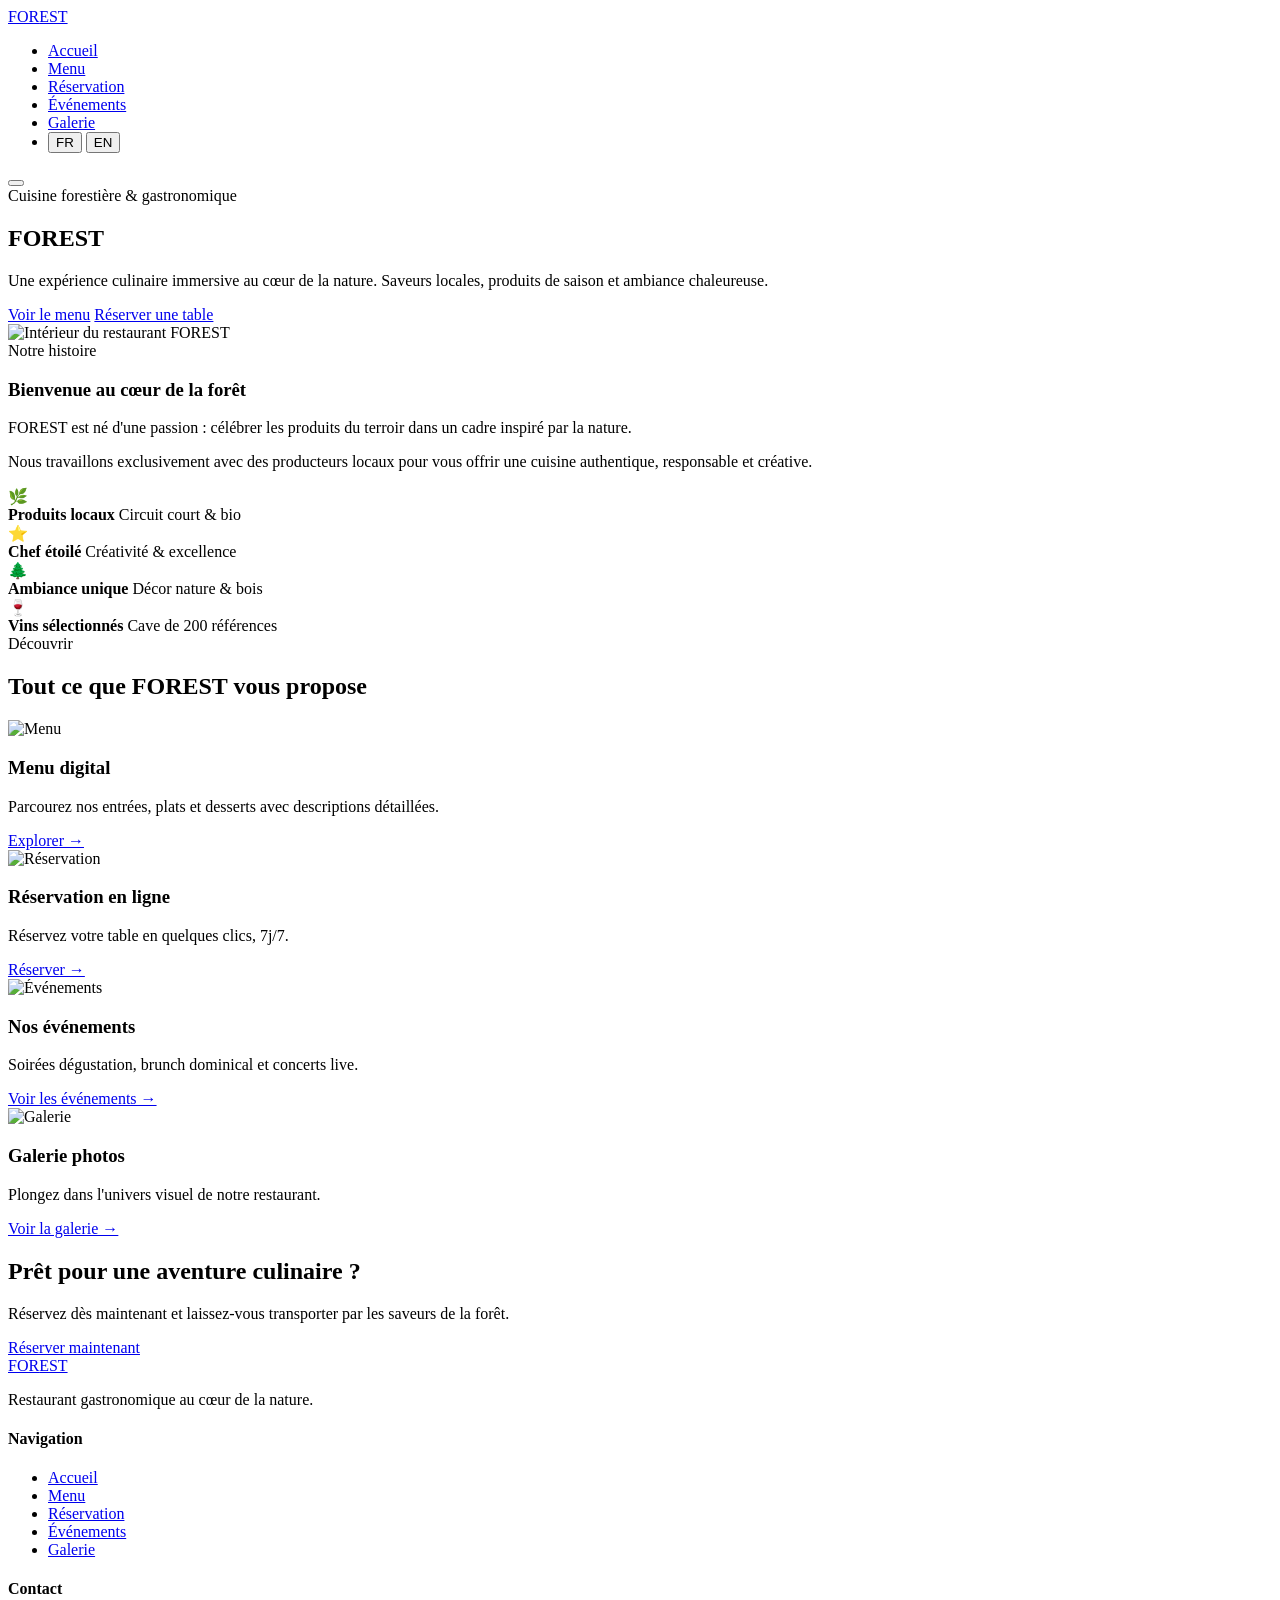
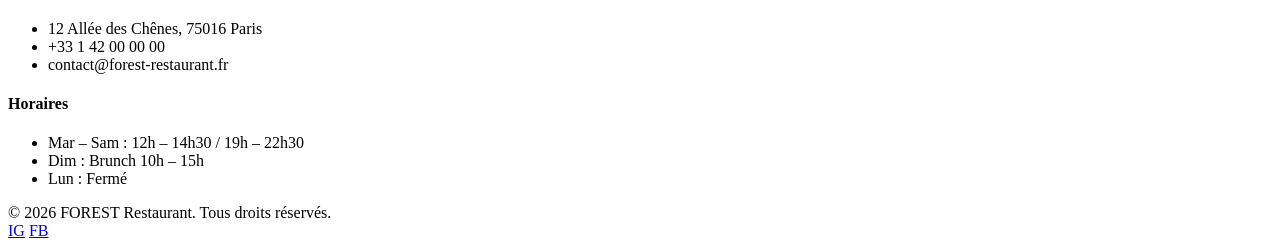
==== index.html @ 57b62514 "Add files via upload" ====
<!DOCTYPE html>
<html lang="fr">
<head>
  <meta charset="UTF-8">
  <meta name="viewport" content="width=device-width, initial-scale=1.0">
  <title>FOREST — Restaurant Gastronomique</title>
  <meta name="description" content="FOREST — Restaurant gastronomique au cœur de la nature. Menu digital, réservation en ligne, événements et galerie.">
  <link rel="stylesheet" href="css/style.css">
</head>
<body data-page="home">

  <!-- Header -->
  <header class="header">
    <nav class="nav">
      <a href="index.html" class="logo">FOR<span>EST</span></a>
      <ul class="nav-links">
        <li><a href="index.html" data-page="home" data-i18n="nav.home">Accueil</a></li>
        <li><a href="menu.html" data-page="menu" data-i18n="nav.menu">Menu</a></li>
        <li><a href="reservation.html" data-page="reservation" data-i18n="nav.reservation">Réservation</a></li>
        <li><a href="events.html" data-page="events" data-i18n="nav.events">Événements</a></li>
        <li><a href="gallery.html" data-page="gallery" data-i18n="nav.gallery">Galerie</a></li>
        <li>
          <div class="lang-switch">
            <button class="lang-btn active" data-lang="fr">FR</button>
            <button class="lang-btn" data-lang="en">EN</button>
          </div>
        </li>
      </ul>
      <button class="menu-toggle" aria-label="Menu">
        <span></span><span></span><span></span>
      </button>
    </nav>
  </header>

  <!-- Hero -->
  <section class="hero">
    <div class="hero-content">
      <span class="hero-badge" data-i18n="hero.badge">Cuisine forestière & gastronomique</span>
      <h1><span data-i18n="hero.title">FOR</span><span data-i18n="hero.titleAccent">EST</span></h1>
      <p data-i18n="hero.subtitle">Une expérience culinaire immersive au cœur de la nature. Saveurs locales, produits de saison et ambiance chaleureuse.</p>
      <div class="hero-buttons">
        <a href="menu.html" class="btn btn-primary" data-i18n="hero.btnMenu">Voir le menu</a>
        <a href="reservation.html" class="btn btn-outline" data-i18n="hero.btnReserve">Réserver une table</a>
      </div>
    </div>
  </section>

  <!-- About -->
  <section class="about">
    <div class="container">
      <div class="about-grid">
        <img
          class="about-image"
          src="https://images.unsplash.com/photo-1559339352-11d035aa65de?w=800&q=80"
          alt="Intérieur du restaurant FOREST"
        >
        <div class="about-text">
          <span class="section-label" data-i18n="about.label">Notre histoire</span>
          <h3 data-i18n="about.title">Bienvenue au cœur de la forêt</h3>
          <p data-i18n="about.text1">FOREST est né d'une passion : célébrer les produits du terroir dans un cadre inspiré par la nature.</p>
          <p data-i18n="about.text2">Nous travaillons exclusivement avec des producteurs locaux pour vous offrir une cuisine authentique, responsable et créative.</p>
          <div class="about-features">
            <div class="feature-item">
              <div class="feature-icon">🌿</div>
              <div>
                <strong data-i18n="about.feature1Title">Produits locaux</strong>
                <span data-i18n="about.feature1Desc">Circuit court & bio</span>
              </div>
            </div>
            <div class="feature-item">
              <div class="feature-icon">⭐</div>
              <div>
                <strong data-i18n="about.feature2Title">Chef étoilé</strong>
                <span data-i18n="about.feature2Desc">Créativité & excellence</span>
              </div>
            </div>
            <div class="feature-item">
              <div class="feature-icon">🌲</div>
              <div>
                <strong data-i18n="about.feature3Title">Ambiance unique</strong>
                <span data-i18n="about.feature3Desc">Décor nature & bois</span>
              </div>
            </div>
            <div class="feature-item">
              <div class="feature-icon">🍷</div>
              <div>
                <strong data-i18n="about.feature4Title">Vins sélectionnés</strong>
                <span data-i18n="about.feature4Desc">Cave de 200 références</span>
              </div>
            </div>
          </div>
        </div>
      </div>
    </div>
  </section>

  <!-- Quick Links -->
  <section class="quick-links">
    <div class="container">
      <div class="section-header">
        <span class="section-label" data-i18n="quick.label">Découvrir</span>
        <h2 data-i18n="quick.title">Tout ce que FOREST vous propose</h2>
      </div>
      <div class="cards-grid">
        <article class="card">
          <img class="card-image" src="https://images.unsplash.com/photo-1504674900247-0877df9cc836?w=600&q=80" alt="Menu">
          <div class="card-body">
            <h3 data-i18n="quick.menuTitle">Menu digital</h3>
            <p data-i18n="quick.menuDesc">Parcourez nos entrées, plats et desserts avec descriptions détaillées.</p>
            <a href="menu.html" class="card-link" data-i18n="quick.menuLink">Explorer →</a>
          </div>
        </article>
        <article class="card">
          <img class="card-image" src="https://images.unsplash.com/photo-1517248135467-4c7edcad34c4?w=600&q=80" alt="Réservation">
          <div class="card-body">
            <h3 data-i18n="quick.reserveTitle">Réservation en ligne</h3>
            <p data-i18n="quick.reserveDesc">Réservez votre table en quelques clics, 7j/7.</p>
            <a href="reservation.html" class="card-link" data-i18n="quick.reserveLink">Réserver →</a>
          </div>
        </article>
        <article class="card">
          <img class="card-image" src="https://images.unsplash.com/photo-1492684223066-81342ee5ff30?w=600&q=80" alt="Événements">
          <div class="card-body">
            <h3 data-i18n="quick.eventsTitle">Nos événements</h3>
            <p data-i18n="quick.eventsDesc">Soirées dégustation, brunch dominical et concerts live.</p>
            <a href="events.html" class="card-link" data-i18n="quick.eventsLink">Voir les événements →</a>
          </div>
        </article>
        <article class="card">
          <img class="card-image" src="https://images.unsplash.com/photo-1414235077428-338989a2e8c0?w=600&q=80" alt="Galerie">
          <div class="card-body">
            <h3 data-i18n="quick.galleryTitle">Galerie photos</h3>
            <p data-i18n="quick.galleryDesc">Plongez dans l'univers visuel de notre restaurant.</p>
            <a href="gallery.html" class="card-link" data-i18n="quick.galleryLink">Voir la galerie →</a>
          </div>
        </article>
      </div>
    </div>
  </section>

  <!-- CTA -->
  <section class="cta-banner">
    <div class="container">
      <h2 data-i18n="cta.title">Prêt pour une aventure culinaire ?</h2>
      <p data-i18n="cta.subtitle">Réservez dès maintenant et laissez-vous transporter par les saveurs de la forêt.</p>
      <a href="reservation.html" class="btn btn-primary" data-i18n="cta.btn">Réserver maintenant</a>
    </div>
  </section>

  <!-- Footer -->
  <footer class="footer">
    <div class="container">
      <div class="footer-grid">
        <div class="footer-brand">
          <a href="index.html" class="logo">FOR<span>EST</span></a>
          <p data-i18n="footer.desc">Restaurant gastronomique au cœur de la nature.</p>
        </div>
        <div class="footer-col">
          <h4 data-i18n="footer.navTitle">Navigation</h4>
          <ul>
            <li><a href="index.html" data-i18n="nav.home">Accueil</a></li>
            <li><a href="menu.html" data-i18n="nav.menu">Menu</a></li>
            <li><a href="reservation.html" data-i18n="nav.reservation">Réservation</a></li>
            <li><a href="events.html" data-i18n="nav.events">Événements</a></li>
            <li><a href="gallery.html" data-i18n="nav.gallery">Galerie</a></li>
          </ul>
        </div>
        <div class="footer-col">
          <h4 data-i18n="footer.contactTitle">Contact</h4>
          <ul>
            <li data-i18n="footer.address">12 Allée des Chênes, 75016 Paris</li>
            <li data-i18n="footer.phone">+33 1 42 00 00 00</li>
            <li data-i18n="footer.email">contact@forest-restaurant.fr</li>
          </ul>
        </div>
        <div class="footer-col">
          <h4 data-i18n="footer.hoursTitle">Horaires</h4>
          <ul>
            <li data-i18n="footer.hours1">Mar – Sam : 12h – 14h30 / 19h – 22h30</li>
            <li data-i18n="footer.hours2">Dim : Brunch 10h – 15h</li>
            <li data-i18n="footer.hours3">Lun : Fermé</li>
          </ul>
        </div>
      </div>
      <div class="footer-bottom">
        <span data-i18n="footer.rights">© 2026 FOREST Restaurant. Tous droits réservés.</span>
        <div class="social-links">
          <a href="#" aria-label="Instagram">IG</a>
          <a href="#" aria-label="Facebook">FB</a>
        </div>
      </div>
    </div>
  </footer>

  <script src="js/translations.js"></script>
  <script src="js/main.js"></script>
</body>
</html>
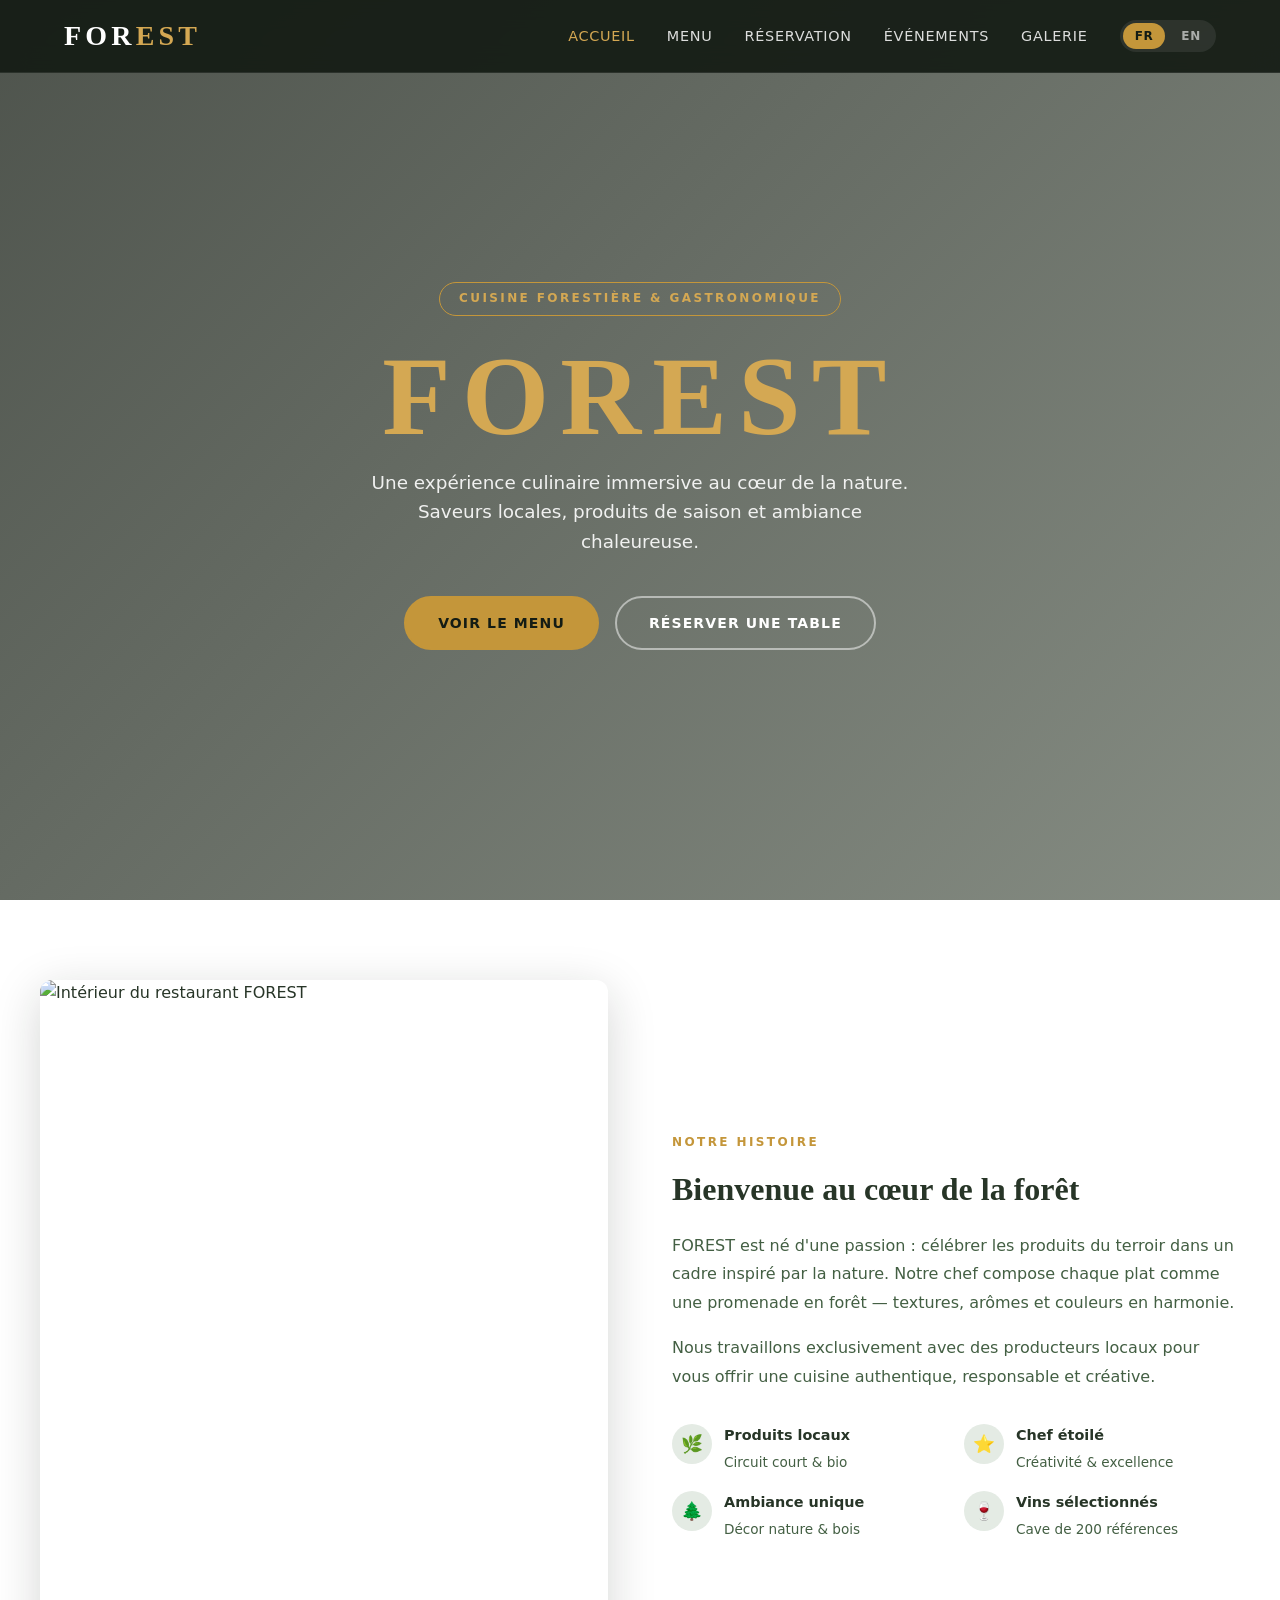
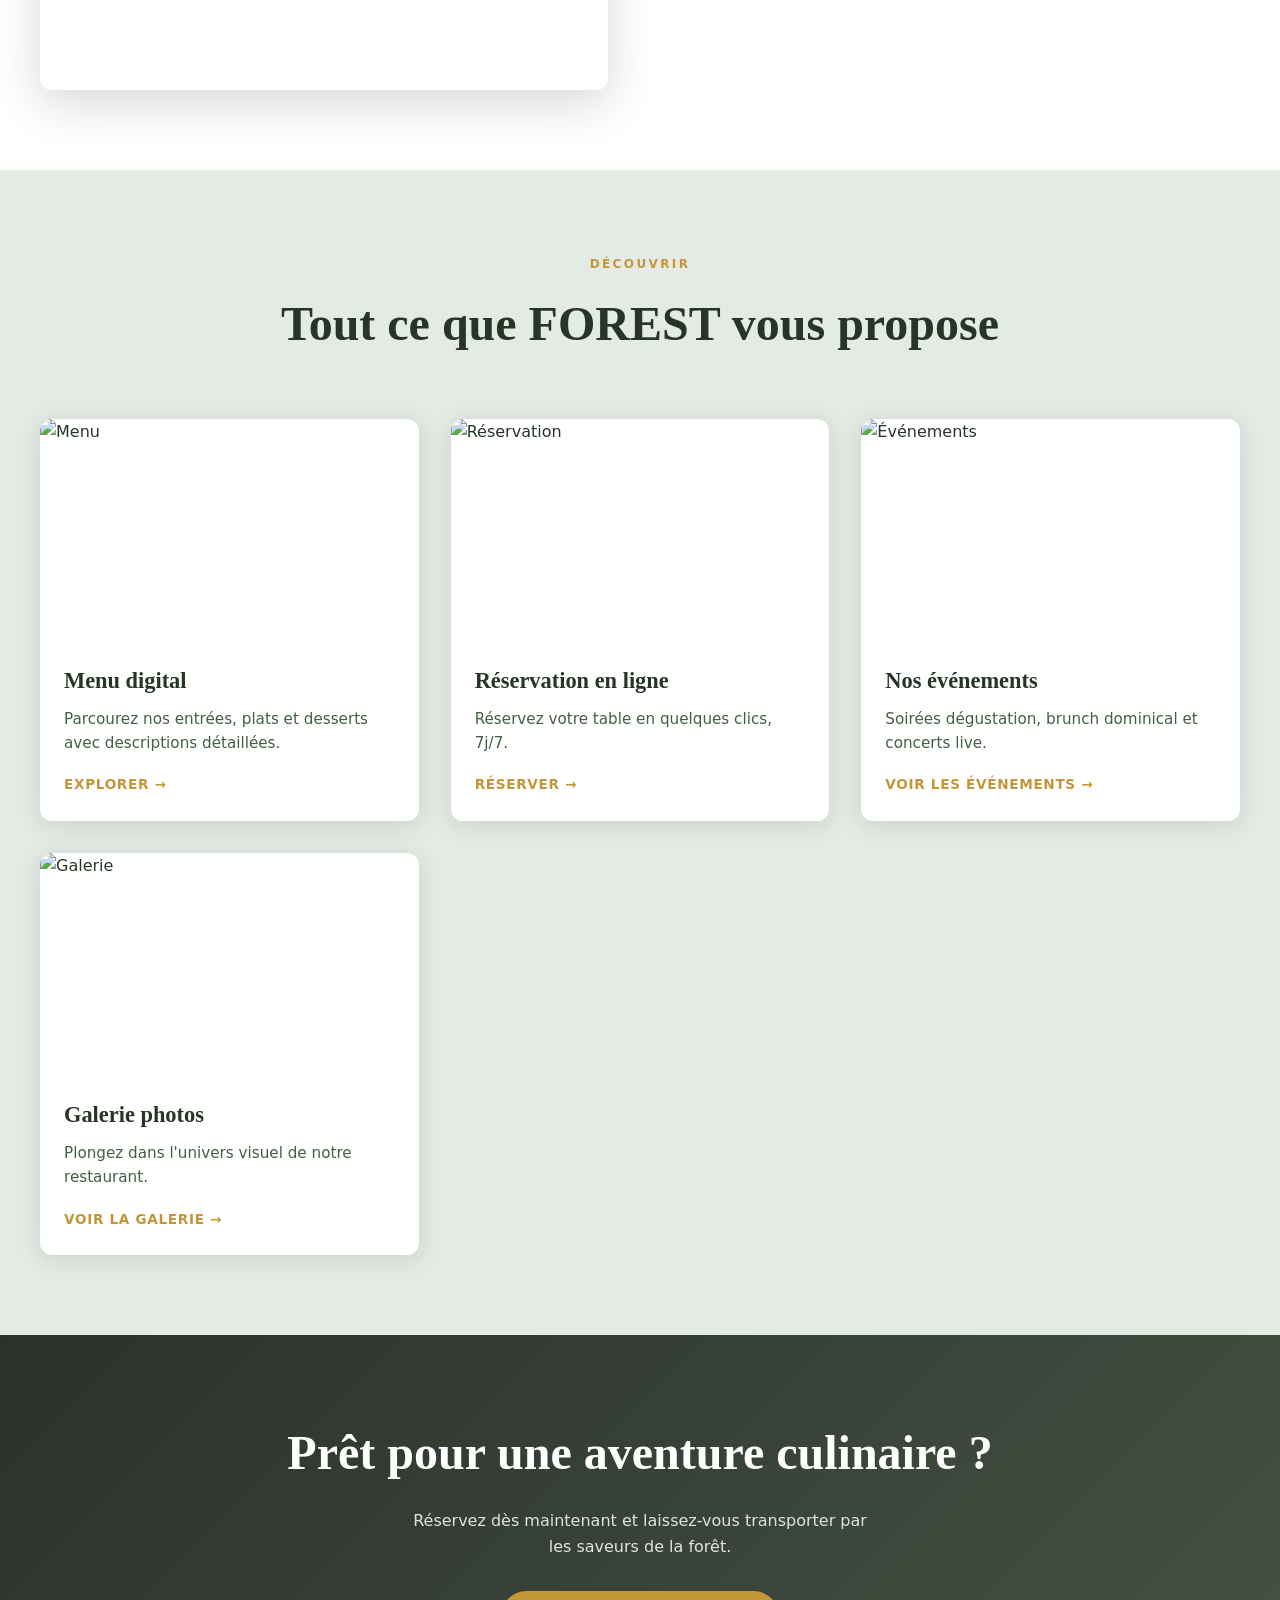
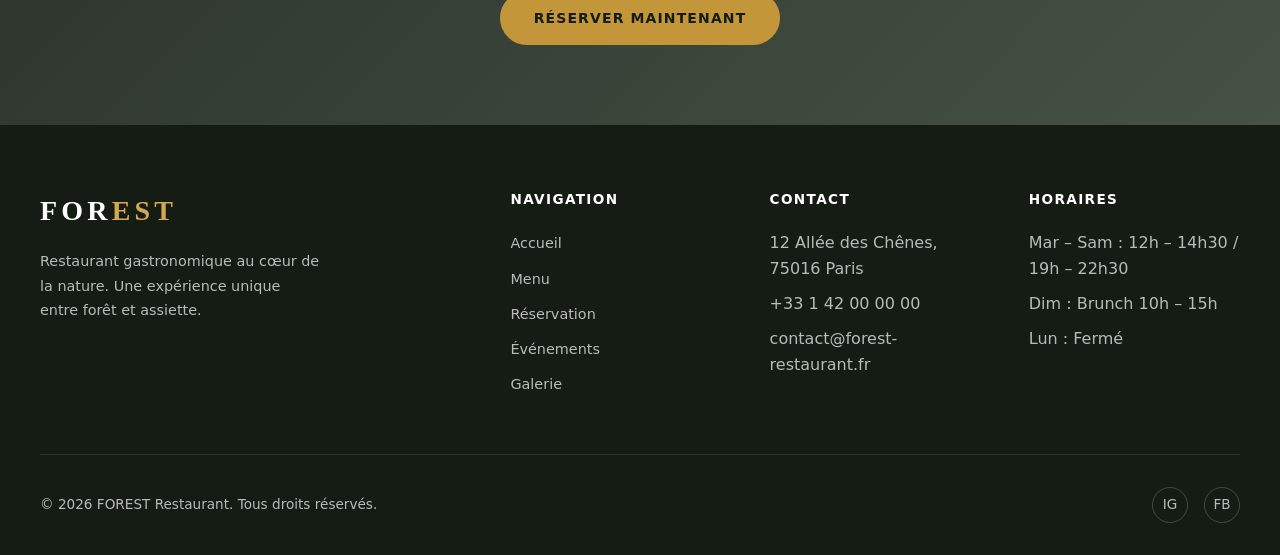
==== commit 702362f1: "index.html" ====
--- a/index.html
+++ b/index.html
@@ -5,7 +5,7 @@
   <meta name="viewport" content="width=device-width, initial-scale=1.0">
   <title>FOREST — Restaurant Gastronomique</title>
   <meta name="description" content="FOREST — Restaurant gastronomique au cœur de la nature. Menu digital, réservation en ligne, événements et galerie.">
-  <link rel="stylesheet" href="css/style.css">
+  <link rel="stylesheet" href="style.css">
 </head>
 <body data-page="home">
 
@@ -192,7 +192,7 @@
     </div>
   </footer>
 
-  <script src="js/translations.js"></script>
-  <script src="js/main.js"></script>
+  <script src="translations.js"></script>
+  <script src="main.js"></script>
 </body>
 </html>
--- a/style.css
+++ b/style.css
@@ -0,0 +1,1010 @@
+/* FOREST Restaurant — Global Styles */
+
+@import url('https://fonts.googleapis.com/css2?family=Cormorant+Garamond:ital,wght@0,400;0,600;0,700;1,400&family=Outfit:wght@300;400;500;600&display=swap');
+
+:root {
+  --forest-50: #f4f7f4;
+  --forest-100: #e4ebe4;
+  --forest-200: #c9d7c9;
+  --forest-400: #779777;
+  --forest-600: #435f43;
+  --forest-800: #2e3f2e;
+  --forest-900: #273527;
+  --forest-950: #141c14;
+  --gold: #c4963a;
+  --gold-light: #d4a853;
+  --cream: #faf8f4;
+  --white: #ffffff;
+  --shadow: 0 4px 24px rgba(20, 28, 20, 0.12);
+  --shadow-lg: 0 12px 48px rgba(20, 28, 20, 0.18);
+  --radius: 12px;
+  --transition: 0.3s ease;
+  --font-serif: 'Cormorant Garamond', Georgia, serif;
+  --font-sans: 'Outfit', system-ui, sans-serif;
+}
+
+*, *::before, *::after {
+  box-sizing: border-box;
+  margin: 0;
+  padding: 0;
+}
+
+html {
+  scroll-behavior: smooth;
+}
+
+body {
+  font-family: var(--font-sans);
+  font-weight: 400;
+  color: var(--forest-900);
+  background: var(--cream);
+  line-height: 1.6;
+  overflow-x: hidden;
+}
+
+img {
+  max-width: 100%;
+  height: auto;
+  display: block;
+}
+
+a {
+  color: inherit;
+  text-decoration: none;
+}
+
+ul {
+  list-style: none;
+}
+
+/* ── Header & Nav ── */
+
+.header {
+  position: fixed;
+  top: 0;
+  left: 0;
+  right: 0;
+  z-index: 1000;
+  background: rgba(20, 28, 20, 0.92);
+  backdrop-filter: blur(12px);
+  border-bottom: 1px solid rgba(255, 255, 255, 0.08);
+  transition: var(--transition);
+}
+
+.header.scrolled {
+  box-shadow: var(--shadow);
+}
+
+.nav {
+  max-width: 1200px;
+  margin: 0 auto;
+  padding: 0 1.5rem;
+  display: flex;
+  align-items: center;
+  justify-content: space-between;
+  height: 72px;
+}
+
+.logo {
+  font-family: var(--font-serif);
+  font-size: 1.75rem;
+  font-weight: 700;
+  color: var(--white);
+  letter-spacing: 0.15em;
+}
+
+.logo span {
+  color: var(--gold-light);
+}
+
+.nav-links {
+  display: flex;
+  align-items: center;
+  gap: 2rem;
+}
+
+.nav-links a {
+  color: rgba(255, 255, 255, 0.85);
+  font-size: 0.9rem;
+  font-weight: 500;
+  letter-spacing: 0.05em;
+  text-transform: uppercase;
+  transition: color var(--transition);
+}
+
+.nav-links a:hover,
+.nav-links a.active {
+  color: var(--gold-light);
+}
+
+.lang-switch {
+  display: flex;
+  gap: 0.25rem;
+  background: rgba(255, 255, 255, 0.08);
+  border-radius: 999px;
+  padding: 0.2rem;
+}
+
+.lang-btn {
+  background: none;
+  border: none;
+  color: rgba(255, 255, 255, 0.6);
+  font-family: var(--font-sans);
+  font-size: 0.75rem;
+  font-weight: 600;
+  padding: 0.35rem 0.75rem;
+  border-radius: 999px;
+  cursor: pointer;
+  transition: var(--transition);
+  letter-spacing: 0.05em;
+}
+
+.lang-btn.active {
+  background: var(--gold);
+  color: var(--forest-950);
+}
+
+.lang-btn:hover:not(.active) {
+  color: var(--white);
+}
+
+.menu-toggle {
+  display: none;
+  flex-direction: column;
+  gap: 5px;
+  background: none;
+  border: none;
+  cursor: pointer;
+  padding: 0.5rem;
+}
+
+.menu-toggle span {
+  display: block;
+  width: 24px;
+  height: 2px;
+  background: var(--white);
+  transition: var(--transition);
+}
+
+/* ── Hero ── */
+
+.hero {
+  min-height: 100vh;
+  display: flex;
+  align-items: center;
+  justify-content: center;
+  text-align: center;
+  position: relative;
+  background:
+    linear-gradient(135deg, rgba(20, 28, 20, 0.75) 0%, rgba(39, 53, 39, 0.55) 100%),
+    url('https://images.unsplash.com/photo-1414235077428-338989a2e8c0?w=1920&q=80') center/cover no-repeat;
+  padding: 6rem 1.5rem 4rem;
+}
+
+.hero-content {
+  max-width: 800px;
+  color: var(--white);
+}
+
+.hero-badge {
+  display: inline-block;
+  font-size: 0.75rem;
+  font-weight: 600;
+  letter-spacing: 0.2em;
+  text-transform: uppercase;
+  color: var(--gold-light);
+  border: 1px solid var(--gold);
+  padding: 0.4rem 1.2rem;
+  border-radius: 999px;
+  margin-bottom: 1.5rem;
+}
+
+.hero h1 {
+  font-family: var(--font-serif);
+  font-size: clamp(3.5rem, 10vw, 7rem);
+  font-weight: 700;
+  letter-spacing: 0.1em;
+  line-height: 1;
+  margin-bottom: 1rem;
+}
+
+.hero h1 span {
+  color: var(--gold-light);
+}
+
+.hero p {
+  font-size: 1.15rem;
+  font-weight: 300;
+  opacity: 0.9;
+  max-width: 560px;
+  margin: 0 auto 2.5rem;
+}
+
+.hero-buttons {
+  display: flex;
+  gap: 1rem;
+  justify-content: center;
+  flex-wrap: wrap;
+}
+
+/* ── Buttons ── */
+
+.btn {
+  display: inline-flex;
+  align-items: center;
+  justify-content: center;
+  gap: 0.5rem;
+  padding: 0.85rem 2rem;
+  font-family: var(--font-sans);
+  font-size: 0.875rem;
+  font-weight: 600;
+  letter-spacing: 0.08em;
+  text-transform: uppercase;
+  border-radius: 999px;
+  border: 2px solid transparent;
+  cursor: pointer;
+  transition: var(--transition);
+}
+
+.btn-primary {
+  background: var(--gold);
+  color: var(--forest-950);
+  border-color: var(--gold);
+}
+
+.btn-primary:hover {
+  background: var(--gold-light);
+  border-color: var(--gold-light);
+  transform: translateY(-2px);
+  box-shadow: 0 8px 24px rgba(196, 150, 58, 0.35);
+}
+
+.btn-outline {
+  background: transparent;
+  color: var(--white);
+  border-color: rgba(255, 255, 255, 0.5);
+}
+
+.btn-outline:hover {
+  background: rgba(255, 255, 255, 0.1);
+  border-color: var(--white);
+  transform: translateY(-2px);
+}
+
+.btn-dark {
+  background: var(--forest-800);
+  color: var(--white);
+  border-color: var(--forest-800);
+}
+
+.btn-dark:hover {
+  background: var(--forest-600);
+  border-color: var(--forest-600);
+  transform: translateY(-2px);
+}
+
+/* ── Sections ── */
+
+section {
+  padding: 5rem 1.5rem;
+}
+
+.container {
+  max-width: 1200px;
+  margin: 0 auto;
+}
+
+.section-header {
+  text-align: center;
+  margin-bottom: 3.5rem;
+}
+
+.section-label {
+  display: inline-block;
+  font-size: 0.75rem;
+  font-weight: 600;
+  letter-spacing: 0.2em;
+  text-transform: uppercase;
+  color: var(--gold);
+  margin-bottom: 0.75rem;
+}
+
+.section-header h2 {
+  font-family: var(--font-serif);
+  font-size: clamp(2rem, 5vw, 3rem);
+  font-weight: 700;
+  color: var(--forest-900);
+  margin-bottom: 1rem;
+}
+
+.section-header p {
+  color: var(--forest-600);
+  max-width: 560px;
+  margin: 0 auto;
+  font-size: 1.05rem;
+}
+
+/* ── About ── */
+
+.about {
+  background: var(--white);
+}
+
+.about-grid {
+  display: grid;
+  grid-template-columns: 1fr 1fr;
+  gap: 4rem;
+  align-items: center;
+}
+
+.about-image {
+  border-radius: var(--radius);
+  overflow: hidden;
+  box-shadow: var(--shadow-lg);
+  aspect-ratio: 4/5;
+  object-fit: cover;
+  width: 100%;
+}
+
+.about-text h3 {
+  font-family: var(--font-serif);
+  font-size: 2rem;
+  color: var(--forest-900);
+  margin-bottom: 1rem;
+}
+
+.about-text p {
+  color: var(--forest-600);
+  margin-bottom: 1rem;
+  line-height: 1.8;
+}
+
+.about-features {
+  display: grid;
+  grid-template-columns: 1fr 1fr;
+  gap: 1rem;
+  margin-top: 2rem;
+}
+
+.feature-item {
+  display: flex;
+  align-items: flex-start;
+  gap: 0.75rem;
+}
+
+.feature-icon {
+  width: 40px;
+  height: 40px;
+  background: var(--forest-100);
+  border-radius: 50%;
+  display: flex;
+  align-items: center;
+  justify-content: center;
+  font-size: 1.1rem;
+  flex-shrink: 0;
+}
+
+.feature-item strong {
+  display: block;
+  font-size: 0.9rem;
+  color: var(--forest-900);
+  margin-bottom: 0.15rem;
+}
+
+.feature-item span {
+  font-size: 0.85rem;
+  color: var(--forest-600);
+}
+
+/* ── Cards Grid ── */
+
+.cards-grid {
+  display: grid;
+  grid-template-columns: repeat(auto-fit, minmax(280px, 1fr));
+  gap: 2rem;
+}
+
+.card {
+  background: var(--white);
+  border-radius: var(--radius);
+  overflow: hidden;
+  box-shadow: var(--shadow);
+  transition: var(--transition);
+}
+
+.card:hover {
+  transform: translateY(-6px);
+  box-shadow: var(--shadow-lg);
+}
+
+.card-image {
+  width: 100%;
+  height: 220px;
+  object-fit: cover;
+}
+
+.card-body {
+  padding: 1.5rem;
+}
+
+.card-body h3 {
+  font-family: var(--font-serif);
+  font-size: 1.4rem;
+  color: var(--forest-900);
+  margin-bottom: 0.5rem;
+}
+
+.card-body p {
+  color: var(--forest-600);
+  font-size: 0.95rem;
+  margin-bottom: 1rem;
+}
+
+.card-link {
+  font-size: 0.85rem;
+  font-weight: 600;
+  color: var(--gold);
+  letter-spacing: 0.05em;
+  text-transform: uppercase;
+  transition: color var(--transition);
+}
+
+.card-link:hover {
+  color: var(--forest-800);
+}
+
+/* ── Menu Page ── */
+
+.page-hero {
+  padding: 9rem 1.5rem 4rem;
+  background: var(--forest-950);
+  text-align: center;
+  color: var(--white);
+}
+
+.page-hero h1 {
+  font-family: var(--font-serif);
+  font-size: clamp(2.5rem, 6vw, 4rem);
+  font-weight: 700;
+  margin-bottom: 0.75rem;
+}
+
+.page-hero p {
+  opacity: 0.8;
+  max-width: 520px;
+  margin: 0 auto;
+}
+
+.menu-tabs {
+  display: flex;
+  justify-content: center;
+  gap: 0.5rem;
+  flex-wrap: wrap;
+  margin-bottom: 3rem;
+}
+
+.menu-tab {
+  background: var(--white);
+  border: 2px solid var(--forest-200);
+  color: var(--forest-600);
+  font-family: var(--font-sans);
+  font-size: 0.85rem;
+  font-weight: 600;
+  letter-spacing: 0.05em;
+  text-transform: uppercase;
+  padding: 0.6rem 1.5rem;
+  border-radius: 999px;
+  cursor: pointer;
+  transition: var(--transition);
+}
+
+.menu-tab.active,
+.menu-tab:hover {
+  background: var(--forest-800);
+  border-color: var(--forest-800);
+  color: var(--white);
+}
+
+.menu-category {
+  display: none;
+}
+
+.menu-category.active {
+  display: block;
+}
+
+.menu-items {
+  display: grid;
+  gap: 1.5rem;
+}
+
+.menu-item {
+  display: flex;
+  justify-content: space-between;
+  align-items: flex-start;
+  gap: 1rem;
+  padding: 1.5rem;
+  background: var(--white);
+  border-radius: var(--radius);
+  box-shadow: var(--shadow);
+  transition: var(--transition);
+}
+
+.menu-item:hover {
+  box-shadow: var(--shadow-lg);
+}
+
+.menu-item-info h3 {
+  font-family: var(--font-serif);
+  font-size: 1.25rem;
+  color: var(--forest-900);
+  margin-bottom: 0.35rem;
+}
+
+.menu-item-info p {
+  color: var(--forest-600);
+  font-size: 0.9rem;
+  line-height: 1.6;
+}
+
+.menu-item-price {
+  font-family: var(--font-serif);
+  font-size: 1.3rem;
+  font-weight: 700;
+  color: var(--gold);
+  white-space: nowrap;
+}
+
+.menu-tag {
+  display: inline-block;
+  font-size: 0.7rem;
+  font-weight: 600;
+  letter-spacing: 0.05em;
+  text-transform: uppercase;
+  background: var(--forest-100);
+  color: var(--forest-600);
+  padding: 0.2rem 0.6rem;
+  border-radius: 999px;
+  margin-top: 0.5rem;
+}
+
+/* ── Reservation ── */
+
+.reservation-section {
+  background: var(--white);
+}
+
+.reservation-grid {
+  display: grid;
+  grid-template-columns: 1fr 1.2fr;
+  gap: 4rem;
+  align-items: start;
+}
+
+.reservation-info h3 {
+  font-family: var(--font-serif);
+  font-size: 1.75rem;
+  color: var(--forest-900);
+  margin-bottom: 1rem;
+}
+
+.reservation-info p {
+  color: var(--forest-600);
+  margin-bottom: 2rem;
+  line-height: 1.8;
+}
+
+.info-list li {
+  display: flex;
+  align-items: center;
+  gap: 1rem;
+  padding: 0.75rem 0;
+  border-bottom: 1px solid var(--forest-100);
+  color: var(--forest-600);
+  font-size: 0.95rem;
+}
+
+.info-list li strong {
+  color: var(--forest-900);
+  min-width: 100px;
+}
+
+.reservation-form {
+  background: var(--cream);
+  padding: 2.5rem;
+  border-radius: var(--radius);
+  box-shadow: var(--shadow);
+}
+
+.form-group {
+  margin-bottom: 1.25rem;
+}
+
+.form-group label {
+  display: block;
+  font-size: 0.85rem;
+  font-weight: 600;
+  color: var(--forest-800);
+  margin-bottom: 0.4rem;
+  letter-spacing: 0.03em;
+}
+
+.form-group input,
+.form-group select,
+.form-group textarea {
+  width: 100%;
+  padding: 0.75rem 1rem;
+  border: 2px solid var(--forest-200);
+  border-radius: 8px;
+  font-family: var(--font-sans);
+  font-size: 0.95rem;
+  color: var(--forest-900);
+  background: var(--white);
+  transition: border-color var(--transition);
+}
+
+.form-group input:focus,
+.form-group select:focus,
+.form-group textarea:focus {
+  outline: none;
+  border-color: var(--forest-400);
+}
+
+.form-row {
+  display: grid;
+  grid-template-columns: 1fr 1fr;
+  gap: 1rem;
+}
+
+.form-success {
+  display: none;
+  background: var(--forest-100);
+  border: 2px solid var(--forest-400);
+  color: var(--forest-800);
+  padding: 1.25rem;
+  border-radius: var(--radius);
+  text-align: center;
+  margin-top: 1rem;
+}
+
+.form-success.show {
+  display: block;
+}
+
+/* ── Events ── */
+
+.events-section {
+  background: var(--cream);
+}
+
+.event-card {
+  display: grid;
+  grid-template-columns: 120px 1fr;
+  gap: 2rem;
+  background: var(--white);
+  border-radius: var(--radius);
+  padding: 2rem;
+  box-shadow: var(--shadow);
+  margin-bottom: 1.5rem;
+  transition: var(--transition);
+}
+
+.event-card:hover {
+  box-shadow: var(--shadow-lg);
+  transform: translateX(4px);
+}
+
+.event-date {
+  text-align: center;
+  background: var(--forest-800);
+  color: var(--white);
+  border-radius: var(--radius);
+  padding: 1rem;
+  display: flex;
+  flex-direction: column;
+  justify-content: center;
+}
+
+.event-date .day {
+  font-family: var(--font-serif);
+  font-size: 2.5rem;
+  font-weight: 700;
+  line-height: 1;
+}
+
+.event-date .month {
+  font-size: 0.8rem;
+  font-weight: 600;
+  letter-spacing: 0.1em;
+  text-transform: uppercase;
+  color: var(--gold-light);
+  margin-top: 0.25rem;
+}
+
+.event-content h3 {
+  font-family: var(--font-serif);
+  font-size: 1.5rem;
+  color: var(--forest-900);
+  margin-bottom: 0.5rem;
+}
+
+.event-content p {
+  color: var(--forest-600);
+  margin-bottom: 1rem;
+  line-height: 1.7;
+}
+
+.event-meta {
+  display: flex;
+  gap: 1.5rem;
+  flex-wrap: wrap;
+  font-size: 0.85rem;
+  color: var(--forest-600);
+}
+
+.event-meta span {
+  display: flex;
+  align-items: center;
+  gap: 0.35rem;
+}
+
+/* ── Gallery ── */
+
+.gallery-grid {
+  display: grid;
+  grid-template-columns: repeat(auto-fill, minmax(280px, 1fr));
+  gap: 1rem;
+}
+
+.gallery-item {
+  position: relative;
+  border-radius: var(--radius);
+  overflow: hidden;
+  aspect-ratio: 1;
+  cursor: pointer;
+}
+
+.gallery-item img {
+  width: 100%;
+  height: 100%;
+  object-fit: cover;
+  transition: transform 0.5s ease;
+}
+
+.gallery-item:hover img {
+  transform: scale(1.08);
+}
+
+.gallery-overlay {
+  position: absolute;
+  inset: 0;
+  background: linear-gradient(to top, rgba(20, 28, 20, 0.7) 0%, transparent 60%);
+  display: flex;
+  align-items: flex-end;
+  padding: 1.25rem;
+  opacity: 0;
+  transition: opacity var(--transition);
+}
+
+.gallery-item:hover .gallery-overlay {
+  opacity: 1;
+}
+
+.gallery-overlay span {
+  color: var(--white);
+  font-family: var(--font-serif);
+  font-size: 1.1rem;
+}
+
+/* Lightbox */
+.lightbox {
+  display: none;
+  position: fixed;
+  inset: 0;
+  z-index: 2000;
+  background: rgba(20, 28, 20, 0.95);
+  align-items: center;
+  justify-content: center;
+  padding: 2rem;
+}
+
+.lightbox.open {
+  display: flex;
+}
+
+.lightbox img {
+  max-width: 90vw;
+  max-height: 85vh;
+  border-radius: var(--radius);
+  object-fit: contain;
+}
+
+.lightbox-close {
+  position: absolute;
+  top: 1.5rem;
+  right: 1.5rem;
+  background: none;
+  border: none;
+  color: var(--white);
+  font-size: 2rem;
+  cursor: pointer;
+  line-height: 1;
+  opacity: 0.7;
+  transition: opacity var(--transition);
+}
+
+.lightbox-close:hover {
+  opacity: 1;
+}
+
+/* ── CTA Banner ── */
+
+.cta-banner {
+  background:
+    linear-gradient(135deg, rgba(20, 28, 20, 0.9) 0%, rgba(39, 53, 39, 0.85) 100%),
+    url('https://images.unsplash.com/photo-1517248135467-4c7edcad34c4?w=1920&q=80') center/cover no-repeat;
+  text-align: center;
+  color: var(--white);
+  padding: 5rem 1.5rem;
+}
+
+.cta-banner h2 {
+  font-family: var(--font-serif);
+  font-size: clamp(2rem, 4vw, 3rem);
+  margin-bottom: 1rem;
+}
+
+.cta-banner p {
+  opacity: 0.85;
+  max-width: 480px;
+  margin: 0 auto 2rem;
+}
+
+/* ── Footer ── */
+
+.footer {
+  background: var(--forest-950);
+  color: rgba(255, 255, 255, 0.7);
+  padding: 4rem 1.5rem 2rem;
+}
+
+.footer-grid {
+  display: grid;
+  grid-template-columns: 2fr 1fr 1fr 1fr;
+  gap: 3rem;
+  margin-bottom: 3rem;
+}
+
+.footer-brand .logo {
+  margin-bottom: 1rem;
+  display: inline-block;
+}
+
+.footer-brand p {
+  font-size: 0.9rem;
+  line-height: 1.7;
+  max-width: 280px;
+}
+
+.footer-col h4 {
+  color: var(--white);
+  font-size: 0.85rem;
+  font-weight: 600;
+  letter-spacing: 0.1em;
+  text-transform: uppercase;
+  margin-bottom: 1.25rem;
+}
+
+.footer-col ul li {
+  margin-bottom: 0.6rem;
+}
+
+.footer-col ul li a {
+  font-size: 0.9rem;
+  transition: color var(--transition);
+}
+
+.footer-col ul li a:hover {
+  color: var(--gold-light);
+}
+
+.footer-bottom {
+  border-top: 1px solid rgba(255, 255, 255, 0.1);
+  padding-top: 2rem;
+  display: flex;
+  justify-content: space-between;
+  align-items: center;
+  flex-wrap: wrap;
+  gap: 1rem;
+  font-size: 0.85rem;
+}
+
+.social-links {
+  display: flex;
+  gap: 1rem;
+}
+
+.social-links a {
+  width: 36px;
+  height: 36px;
+  border: 1px solid rgba(255, 255, 255, 0.2);
+  border-radius: 50%;
+  display: flex;
+  align-items: center;
+  justify-content: center;
+  font-size: 0.85rem;
+  transition: var(--transition);
+}
+
+.social-links a:hover {
+  background: var(--gold);
+  border-color: var(--gold);
+  color: var(--forest-950);
+}
+
+/* ── Quick Links (Home) ── */
+
+.quick-links {
+  background: var(--forest-100);
+}
+
+/* ── Responsive ── */
+
+@media (max-width: 900px) {
+  .about-grid,
+  .reservation-grid,
+  .footer-grid {
+    grid-template-columns: 1fr;
+    gap: 2rem;
+  }
+
+  .event-card {
+    grid-template-columns: 1fr;
+  }
+
+  .event-date {
+    flex-direction: row;
+    gap: 1rem;
+    align-items: center;
+    justify-content: center;
+  }
+
+  .event-date .day {
+    font-size: 2rem;
+  }
+}
+
+@media (max-width: 768px) {
+  .menu-toggle {
+    display: flex;
+  }
+
+  .nav-links {
+    position: fixed;
+    top: 72px;
+    left: 0;
+    right: 0;
+    background: var(--forest-950);
+    flex-direction: column;
+    padding: 2rem;
+    gap: 1.5rem;
+    transform: translateY(-120%);
+    opacity: 0;
+    transition: var(--transition);
+    pointer-events: none;
+  }
+
+  .nav-links.open {
+    transform: translateY(0);
+    opacity: 1;
+    pointer-events: all;
+  }
+
+  .form-row {
+    grid-template-columns: 1fr;
+  }
+
+  .about-features {
+    grid-template-columns: 1fr;
+  }
+}
